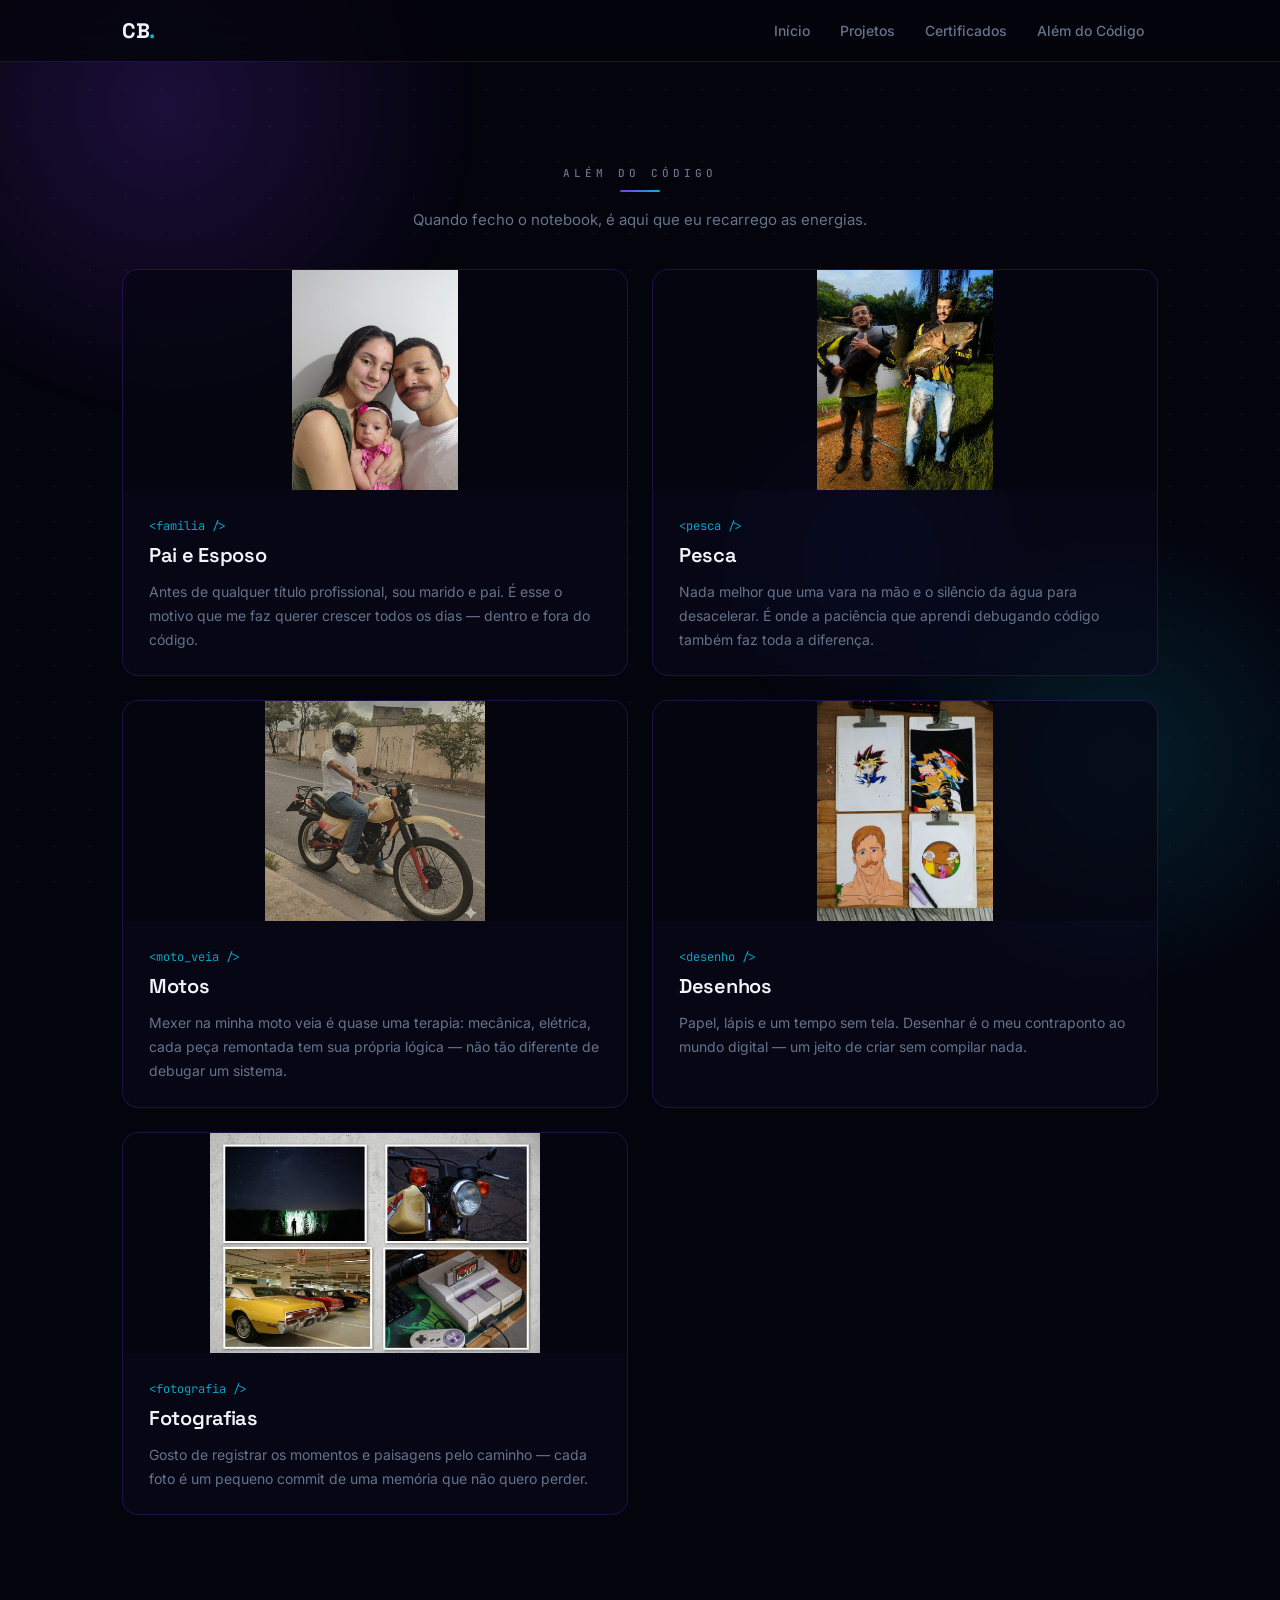
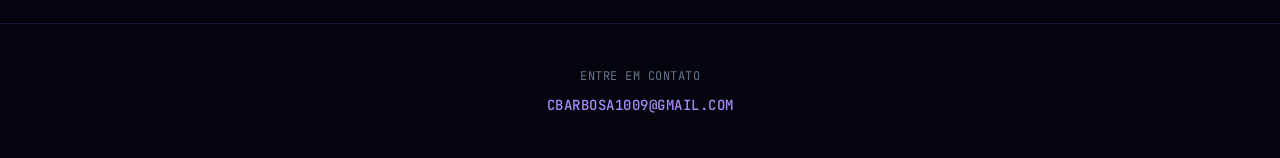
==== alem-do-codigo.html @ c086e324 "alem do código" ====
<!DOCTYPE html>
<html lang="pt-BR">
<head>
  <meta charset="UTF-8">
  <meta name="viewport" content="width=device-width, initial-scale=1.0">
  <link rel="icon" href="./img/my-icon.png" type="image/x-icon">
  <title>Além do Código — Carlos B.</title>
  <link rel="stylesheet" href="style.css">
</head>
<body>

  <div class="orb orb-1"></div>
  <div class="orb orb-2"></div>
  <div class="orb orb-3"></div>

  <nav class="navbar">
    <div class="container">
      <a class="nav-brand" href="index.html">CB<span class="brand-dot">.</span></a>
      <ul class="menu">
        <li><a href="index.html">Início</a></li>
        <li><a href="projetos.html">Projetos</a></li>
        <li><a href="c&c.html">Certificados</a></li>
        <li><a href="alem-do-codigo.html">Além do Código</a></li>
      </ul>
    </div>
  </nav>

  <section class="section section--wide" id="alem-do-codigo">
    <h2>Além do Código</h2>
    <p class="hobbies-intro">Quando fecho o notebook, é aqui que eu recarrego as energias.</p>

    <div class="hobby-grid">

      <div class="hobby-card">
        <div class="hobby-card-img">
          <img src="./img/love.jpeg" alt="Família" onerror="this.style.display='none'; this.nextElementSibling.style.display='flex';">
          <div class="hobby-placeholder" style="display:none;">❤️</div>
        </div>
        <div class="hobby-card-body">
          <span class="project-tag">&lt;familia /&gt;</span>
          <h3>Pai e Esposo</h3>
          <p class="hobby-desc">Antes de qualquer título profissional, sou marido e pai. É esse o motivo que me faz querer crescer todos os dias — dentro e fora do código.</p>
        </div>
      </div>

      <div class="hobby-card">
        <div class="hobby-card-img">
          <img src="./img/pesca.jpeg" alt="Pesca" onerror="this.style.display='none'; this.nextElementSibling.style.display='flex';">
          <div class="hobby-placeholder" style="display:none;">🎣</div>
        </div>
        <div class="hobby-card-body">
          <span class="project-tag">&lt;pesca /&gt;</span>
          <h3>Pesca</h3>
          <p class="hobby-desc">Nada melhor que uma vara na mão e o silêncio da água para desacelerar. É onde a paciência que aprendi debugando código também faz toda a diferença.</p>
        </div>
      </div>

      <div class="hobby-card">
        <div class="hobby-card-img">
          <img src="./img/xl.jpeg" alt="Motos" onerror="this.style.display='none'; this.nextElementSibling.style.display='flex';">
          <div class="hobby-placeholder" style="display:none;">🏍️</div>
        </div>
        <div class="hobby-card-body">
          <span class="project-tag">&lt;moto_veia /&gt;</span>
          <h3>Motos</h3>
          <p class="hobby-desc">Mexer na minha moto veia é quase uma terapia: mecânica, elétrica, cada peça remontada tem sua própria lógica — não tão diferente de debugar um sistema.</p>
        </div>
      </div>

      <div class="hobby-card">
        <div class="hobby-card-img">
          <img src="./img/draw.jpeg" alt="Desenhos" onerror="this.style.display='none'; this.nextElementSibling.style.display='flex';">
          <div class="hobby-placeholder" style="display:none;">✏️</div>
        </div>
        <div class="hobby-card-body">
          <span class="project-tag">&lt;desenho /&gt;</span>
          <h3>Desenhos</h3>
          <p class="hobby-desc">Papel, lápis e um tempo sem tela. Desenhar é o meu contraponto ao mundo digital — um jeito de criar sem compilar nada.</p>
        </div>
      </div>

      <div class="hobby-card">
        <div class="hobby-card-img">
          <img src="./img/photo.jpeg" alt="Fotografias" onerror="this.style.display='none'; this.nextElementSibling.style.display='flex';">
          <div class="hobby-placeholder" style="display:none;">📷</div>
        </div>
        <div class="hobby-card-body">
          <span class="project-tag">&lt;fotografia /&gt;</span>
          <h3>Fotografias</h3>
          <p class="hobby-desc">Gosto de registrar os momentos e paisagens pelo caminho — cada foto é um pequeno commit de uma memória que não quero perder.</p>
        </div>
      </div>

    </div>
  </section>

  <footer>
    <div class="contact-me">
      <p>Entre em contato</p>
      <a href="mailto:cbarbosa1009@gmail.com">cbarbosa1009@gmail.com</a>
    </div>
  </footer>

</body>
</html>
---- style.css ----
@import url('https://fonts.googleapis.com/css2?family=Inter:wght@300;400;500;600;700&family=Space+Grotesk:wght@400;500;600;700&family=JetBrains+Mono:wght@400;500&display=swap');

:root {
  --bg:      #04040d;
  --purple:  #7c3aed;
  --cyan:    #06b6d4;
  --blue:    #2563eb;
  --text:    #f1f5f9;
  --muted:   #64748b;
  --border:  rgba(124, 58, 237, 0.22);
  --card-bg: rgba(10, 10, 30, 0.55);
}

*, *::before, *::after { margin: 0; padding: 0; box-sizing: border-box; }

html { scroll-behavior: smooth; }

body {
  font-family: 'Inter', sans-serif;
  background-color: var(--bg);
  color: var(--text);
  min-height: 100vh;
  overflow-x: hidden;
}

/* dot-grid background */
body::before {
  content: '';
  position: fixed;
  inset: 0;
  background-image: radial-gradient(circle, rgba(139, 92, 246, 0.07) 1px, transparent 1px);
  background-size: 36px 36px;
  pointer-events: none;
  z-index: 0;
}

/* ── AMBIENT ORBS ── */
.orb {
  position: fixed;
  border-radius: 50%;
  pointer-events: none;
  z-index: 0;
}
.orb-1 {
  width: 650px; height: 650px;
  top: -220px; left: -160px;
  background: radial-gradient(circle, rgba(124, 58, 237, 0.2) 0%, transparent 68%);
  animation: drift 14s ease-in-out infinite;
}
.orb-2 {
  width: 520px; height: 520px;
  bottom: -120px; right: -100px;
  background: radial-gradient(circle, rgba(6, 182, 212, 0.15) 0%, transparent 68%);
  animation: drift 19s ease-in-out infinite reverse;
}
.orb-3 {
  width: 360px; height: 360px;
  top: 42%; left: 54%;
  background: radial-gradient(circle, rgba(37, 99, 235, 0.1) 0%, transparent 68%);
  animation: drift 24s ease-in-out infinite 4s;
}
@keyframes drift {
  0%, 100% { transform: translate(0, 0); }
  33%       { transform: translate(44px, -40px); }
  66%       { transform: translate(-28px, 28px); }
}

/* ── NAVBAR ── */
.navbar {
  position: sticky;
  top: 0;
  z-index: 100;
  background: rgba(4, 4, 13, 0.82);
  backdrop-filter: blur(18px);
  -webkit-backdrop-filter: blur(18px);
  border-bottom: 1px solid var(--border);
  padding: 15px 0;
}

.container {
  max-width: 1100px;
  margin: 0 auto;
  padding: 0 32px;
  display: flex;
  align-items: center;
}

.nav-brand {
  font-family: 'Space Grotesk', sans-serif;
  font-size: 21px;
  font-weight: 700;
  color: var(--text);
  text-decoration: none;
  letter-spacing: -0.5px;
  margin-right: auto;
}
.brand-dot { color: var(--cyan); }

.menu {
  list-style: none;
  display: flex;
  gap: 2px;
}
.menu li a {
  text-decoration: none;
  color: var(--muted);
  font-size: 14px;
  font-weight: 500;
  padding: 7px 14px;
  border-radius: 8px;
  transition: all 0.2s;
  display: block;
}
.menu li a:hover {
  color: var(--text);
  background: rgba(124, 58, 237, 0.12);
}

/* ── HERO ── */
.hero {
  position: relative;
  z-index: 1;
  display: flex;
  align-items: center;
  justify-content: center;
  gap: 72px;
  max-width: 1100px;
  margin: 108px auto 0;
  padding: 0 32px;
}

.hero-content { flex: 1; max-width: 500px; }

.hero-tag {
  font-family: 'JetBrains Mono', monospace;
  font-size: 13px;
  color: var(--cyan);
  letter-spacing: 0.4px;
  margin-bottom: 22px;
  opacity: 0.9;
}

.hero-name {
  font-family: 'Space Grotesk', sans-serif;
  font-size: 72px;
  font-weight: 700;
  line-height: 1.04;
  letter-spacing: -3px;
  margin-bottom: 24px;
}
.name-accent {
  background: linear-gradient(135deg, #a78bfa 0%, #22d3ee 100%);
  -webkit-background-clip: text;
  -webkit-text-fill-color: transparent;
  background-clip: text;
}

.hero-bio {
  font-size: 16px;
  color: var(--muted);
  line-height: 1.8;
  margin-bottom: 38px;
}

.hero-links { display: flex; gap: 12px; }

.hero-btn {
  display: inline-flex;
  align-items: center;
  gap: 8px;
  padding: 10px 22px;
  border-radius: 10px;
  text-decoration: none;
  font-size: 14px;
  font-weight: 500;
  color: var(--text);
  border: 1px solid var(--border);
  background: rgba(124, 58, 237, 0.08);
  transition: all 0.25s ease;
}
.hero-btn img {
  width: 16px;
  height: 16px;
  filter: brightness(0) invert(1);
}
.hero-btn:hover {
  border-color: rgba(124, 58, 237, 0.75);
  background: rgba(124, 58, 237, 0.17);
  transform: translateY(-2px);
  box-shadow: 0 8px 24px rgba(124, 58, 237, 0.24);
}

.hero-btn--primary {
  background: rgba(124, 58, 237, 0.22);
  border-color: rgba(124, 58, 237, 0.6);
  font-weight: 600;
}
.hero-btn--primary:hover {
  background: rgba(124, 58, 237, 0.35);
}

.hero-visual { flex-shrink: 0; }

.visual-frame {
  position: relative;
  border-radius: 20px;
  overflow: hidden;
  border: 1px solid rgba(124, 58, 237, 0.38);
  box-shadow:
    0 0 0 1px rgba(6, 182, 212, 0.07),
    0 0 64px rgba(124, 58, 237, 0.28),
    0 24px 64px rgba(0, 0, 0, 0.55);
}
.visual-frame img { width: 380px; display: block; }
.visual-frame::after {
  content: '';
  position: absolute;
  inset: 0;
  background: linear-gradient(135deg, rgba(124, 58, 237, 0.1), rgba(6, 182, 212, 0.05));
  pointer-events: none;
}

/* ── TECH SECTION ── */
.section {
  position: relative;
  z-index: 1;
  max-width: 820px;
  margin: 0 auto;
  padding: 0 32px;
}

h2 {
  text-align: center;
  font-family: 'JetBrains Mono', monospace;
  font-size: 11px;
  font-weight: 500;
  letter-spacing: 4px;
  text-transform: uppercase;
  color: var(--muted);
  margin-top: 104px;
}
h2::after {
  content: '';
  display: block;
  width: 40px;
  height: 2px;
  background: linear-gradient(90deg, var(--purple), var(--cyan));
  margin: 10px auto 0;
  border-radius: 2px;
}

.tech-grid {
  display: grid;
  grid-template-columns: repeat(6, 1fr);
  gap: 12px;
  margin-top: 34px;
}

.tech-item {
  display: flex;
  flex-direction: column;
  align-items: center;
  justify-content: center;
  gap: 9px;
  padding: 20px 12px;
  background: var(--card-bg);
  border: 1px solid rgba(124, 58, 237, 0.16);
  border-radius: 12px;
  backdrop-filter: blur(10px);
  cursor: default;
  transition: all 0.28s ease;
}
.tech-item:hover {
  border-color: var(--cyan);
  background: rgba(6, 182, 212, 0.06);
  transform: translateY(-7px);
  box-shadow:
    0 14px 36px rgba(6, 182, 212, 0.16),
    0 0 0 1px rgba(6, 182, 212, 0.12);
}
.tech-item img { width: 36px; height: auto; }
.tech-item span {
  font-family: 'JetBrains Mono', monospace;
  font-size: 10px;
  color: var(--muted);
  font-weight: 500;
  letter-spacing: 0.4px;
}

/* ── FOOTER ── */
footer {
  position: relative;
  z-index: 1;
  border-top: 1px solid var(--border);
  padding: 44px 20px;
  margin-top: 108px;
}
.contact-me {
  text-align: center;
  color: var(--muted);
  font-size: 12px;
  letter-spacing: 0.5px;
  text-transform: uppercase;
  font-family: 'JetBrains Mono', monospace;
}
.contact-me a {
  display: inline-block;
  color: #a78bfa;
  font-weight: 500;
  text-decoration: none;
  margin-top: 12px;
  font-family: 'JetBrains Mono', monospace;
  font-size: 14px;
  transition: color 0.2s;
}
.contact-me a:hover { color: #c4b5fd; }

/* ── AI TOOLS ── */
.ai-grid {
  display: flex;
  justify-content: center;
  gap: 20px;
  margin-top: 34px;
  flex-wrap: wrap;
}

.ai-card {
  position: relative;
  border-radius: 16px;
  padding: 1px;
  background: linear-gradient(135deg, rgba(124, 58, 237, 0.5), rgba(6, 182, 212, 0.5));
  transition: all 0.3s ease;
}

.ai-card:hover {
  box-shadow: 0 0 32px rgba(6, 182, 212, 0.25), 0 0 64px rgba(124, 58, 237, 0.15);
  transform: translateY(-5px);
}

.ai-card-inner {
  display: flex;
  align-items: center;
  gap: 18px;
  padding: 22px 28px;
  background: rgba(8, 8, 24, 0.92);
  border-radius: 15px;
  backdrop-filter: blur(12px);
  min-width: 280px;
}

.ai-card-inner img {
  width: 52px;
  height: 52px;
  object-fit: contain;
  border-radius: 10px;
  flex-shrink: 0;
}

.ai-card-info {
  display: flex;
  flex-direction: column;
  gap: 5px;
}

.ai-card-info strong {
  font-family: 'Space Grotesk', sans-serif;
  font-size: 16px;
  font-weight: 600;
  color: var(--text);
  letter-spacing: -0.3px;
}

.ai-card-info span {
  font-size: 12px;
  color: var(--muted);
  line-height: 1.5;
}

/* ── PROJECTS ── */
.section--wide {
  max-width: 1100px;
}

.project-featured {
  display: flex;
  align-items: flex-start;
  gap: 64px;
  margin-top: 56px;
}

.project-featured-visual {
  flex-shrink: 0;
  width: 420px;
}

.project-featured-visual .visual-frame img {
  width: 100%;
}

.project-featured-content {
  flex: 1;
}

.project-tag {
  font-family: 'JetBrains Mono', monospace;
  font-size: 12px;
  color: var(--cyan);
  margin-bottom: 14px;
  opacity: 0.9;
}

.project-title {
  font-family: 'Space Grotesk', sans-serif;
  font-size: 42px;
  font-weight: 700;
  letter-spacing: -1.8px;
  line-height: 1.08;
  margin: 0 0 20px;
  color: var(--text);
}

.project-desc {
  font-size: 15px;
  color: var(--muted);
  line-height: 1.85;
  margin-bottom: 32px;
  white-space: pre-line;
}

.project-stack {
  display: flex;
  flex-direction: column;
  gap: 10px;
  margin-bottom: 36px;
}

.stack-group {
  display: flex;
  align-items: center;
  gap: 10px;
  flex-wrap: wrap;
}

.stack-label {
  font-family: 'JetBrains Mono', monospace;
  font-size: 10px;
  color: var(--muted);
  letter-spacing: 1px;
  text-transform: uppercase;
  min-width: 80px;
  flex-shrink: 0;
}

.stack-chips {
  display: flex;
  flex-wrap: wrap;
  gap: 6px;
}

.stack-chip {
  font-family: 'JetBrains Mono', monospace;
  font-size: 11px;
  color: var(--text);
  background: rgba(124, 58, 237, 0.1);
  border: 1px solid rgba(124, 58, 237, 0.28);
  border-radius: 6px;
  padding: 4px 10px;
  letter-spacing: 0.2px;
}

.project-featured--reverse {
  flex-direction: row-reverse;
}

.projects-divider {
  border: none;
  border-top: 1px solid var(--border);
  margin: 80px 0 0;
}

.projects-grid {
  display: grid;
  grid-template-columns: repeat(auto-fit, minmax(320px, 1fr));
  gap: 24px;
  margin-top: 40px;
  margin-bottom: 80px;
}

.project-card {
  background: var(--card-bg);
  border: 1px solid var(--border);
  border-radius: 16px;
  overflow: hidden;
  backdrop-filter: blur(10px);
  transition: all 0.28s ease;
}

.project-card:hover {
  border-color: var(--cyan);
  transform: translateY(-6px);
  box-shadow: 0 16px 40px rgba(6, 182, 212, 0.15), 0 0 0 1px rgba(6, 182, 212, 0.1);
}

.project-card-img {
  width: 100%;
  height: 200px;
  overflow: hidden;
}

.project-card-img img {
  width: 100%;
  height: 100%;
  object-fit: cover;
  transition: transform 0.4s ease;
}

.project-card:hover .project-card-img img {
  transform: scale(1.05);
}

.project-card-body {
  padding: 20px 24px;
  display: flex;
  align-items: center;
  justify-content: space-between;
  gap: 16px;
}

.project-card-body h3 {
  font-family: 'Space Grotesk', sans-serif;
  font-size: 16px;
  font-weight: 600;
  color: var(--text);
  letter-spacing: -0.2px;
  margin: 0;
}

/* ── CSS ART IFRAME PREVIEW ── */
a.project-card {
  text-decoration: none;
  display: block;
  color: inherit;
}

.css-art-preview {
  position: relative;
  overflow: hidden;
}

.css-art-preview iframe {
  width: 400%;
  height: 400%;
  transform: scale(0.25);
  transform-origin: top left;
  pointer-events: none;
  border: none;
  display: block;
}

/* ── CERTIFICATES ── */
.certs-grid {
  display: grid;
  grid-template-columns: repeat(3, 1fr);
  gap: 20px;
  margin-top: 40px;
  margin-bottom: 80px;
}

.cert-card {
  display: block;
  background: var(--card-bg);
  border: 1px solid var(--border);
  border-radius: 14px;
  overflow: hidden;
  backdrop-filter: blur(10px);
  text-decoration: none;
  transition: all 0.28s ease;
}

.cert-card:hover {
  border-color: var(--purple);
  transform: translateY(-6px);
  box-shadow: 0 16px 40px rgba(124, 58, 237, 0.18), 0 0 0 1px rgba(124, 58, 237, 0.12);
}

.cert-card-img {
  width: 100%;
  height: 160px;
  overflow: hidden;
}

.cert-card-img img {
  width: 100%;
  height: 100%;
  object-fit: cover;
  transition: transform 0.4s ease;
}

.cert-card:hover .cert-card-img img {
  transform: scale(1.05);
}

.cert-card-label {
  padding: 14px 18px;
  font-family: 'JetBrains Mono', monospace;
  font-size: 11px;
  color: var(--muted);
  letter-spacing: 0.5px;
  text-align: center;
}

/* ── ALÉM DO CÓDIGO / HOBBIES ── */
.hobbies-intro {
  text-align: center;
  color: var(--muted);
  font-size: 15px;
  margin-top: 18px;
}

.hobby-grid {
  display: grid;
  grid-template-columns: repeat(2, 1fr);
  gap: 24px;
  margin-top: 40px;
  margin-bottom: 80px;
}

.hobby-card {
  background: var(--card-bg);
  border: 1px solid var(--border);
  border-radius: 16px;
  overflow: hidden;
  backdrop-filter: blur(10px);
  transition: all 0.28s ease;
}

.hobby-card:hover {
  border-color: var(--cyan);
  transform: translateY(-6px);
  box-shadow: 0 16px 40px rgba(6, 182, 212, 0.15), 0 0 0 1px rgba(6, 182, 212, 0.1);
}

.hobby-card-img {
  position: relative;
  width: 100%;
  height: 220px;
  overflow: hidden;
  background: rgba(0, 0, 0, 0.25);
}

.hobby-card-img img {
  width: 100%;
  height: 100%;
  object-fit: contain;
  transition: transform 0.4s ease;
}

.hobby-card:hover .hobby-card-img img {
  transform: scale(1.05);
}

.hobby-placeholder {
  width: 100%;
  height: 100%;
  align-items: center;
  justify-content: center;
  font-size: 56px;
  background: linear-gradient(135deg, rgba(124, 58, 237, 0.14), rgba(6, 182, 212, 0.1));
}

.hobby-card-body {
  padding: 24px 26px;
}

.hobby-card-body h3 {
  font-family: 'Space Grotesk', sans-serif;
  font-size: 20px;
  font-weight: 600;
  color: var(--text);
  letter-spacing: -0.3px;
  margin: 8px 0 12px;
}

.hobby-desc {
  font-size: 14px;
  color: var(--muted);
  line-height: 1.7;
}

/* download button kept for other pages */
.download-button-container { display: flex; align-items: center; }
.download-button {
  background: linear-gradient(135deg, var(--purple), var(--blue));
  color: #fff;
  padding: 8px 18px;
  border: none;
  border-radius: 8px;
  text-decoration: none;
  margin-left: 10px;
  cursor: pointer;
  font-weight: 500;
  transition: opacity 0.22s;
}
.download-button:hover { opacity: 0.8; }

/* ── RESPONSIVE ── */
@media screen and (max-width: 900px) {
  .hero {
    flex-direction: column;
    margin-top: 64px;
    gap: 48px;
    text-align: center;
  }
  .hero-name { font-size: 52px; letter-spacing: -2px; }
  .hero-links { justify-content: center; }
  .visual-frame img { width: 100%; max-width: 360px; }

  .project-featured {
    flex-direction: column;
    gap: 36px;
  }
  .project-featured--reverse {
    flex-direction: column;
  }
  .project-featured-visual {
    width: 100%;
  }

  .certs-grid { grid-template-columns: repeat(3, 1fr); }
  .hobby-grid { grid-template-columns: 1fr; }
}

@media screen and (max-width: 700px) {
  .tech-grid { grid-template-columns: repeat(3, 1fr); }
  .certs-grid { grid-template-columns: repeat(2, 1fr); }
}

@media screen and (max-width: 600px) {
  .container { padding: 0 16px; }
  .nav-brand { font-size: 17px; }
  .menu li a { font-size: 12px; padding: 6px 8px; }
  .hero { padding: 0 20px; margin-top: 48px; }
  .hero-name { font-size: 42px; letter-spacing: -1.5px; }
  .hero-bio { font-size: 15px; }
  .hero-links { flex-wrap: wrap; }
  .section, .section--wide { padding: 0 20px; }
  .tech-grid { grid-template-columns: repeat(3, 1fr); gap: 10px; }
  .tech-item { padding: 14px 8px; }

  .ai-card-inner { min-width: unset; width: 100%; padding: 18px 20px; }
  .ai-grid { flex-direction: column; align-items: center; }

  .projects-grid { grid-template-columns: 1fr; }
  .certs-grid { grid-template-columns: repeat(2, 1fr); gap: 12px; }
  .cert-card-img { height: 120px; }
  .hobby-card-img { height: 180px; }
  .project-card-body { flex-direction: column; align-items: flex-start; }
  .project-title { font-size: 30px; letter-spacing: -1px; }
  .stack-label { min-width: 68px; }
  .stack-group { gap: 8px; }
}

@media screen and (max-width: 380px) {
  .menu li a { font-size: 11px; padding: 5px 6px; }
  .hero-name { font-size: 36px; letter-spacing: -1px; }
  .hero-btn { padding: 9px 14px; font-size: 13px; }
  .certs-grid { grid-template-columns: 1fr; }
}
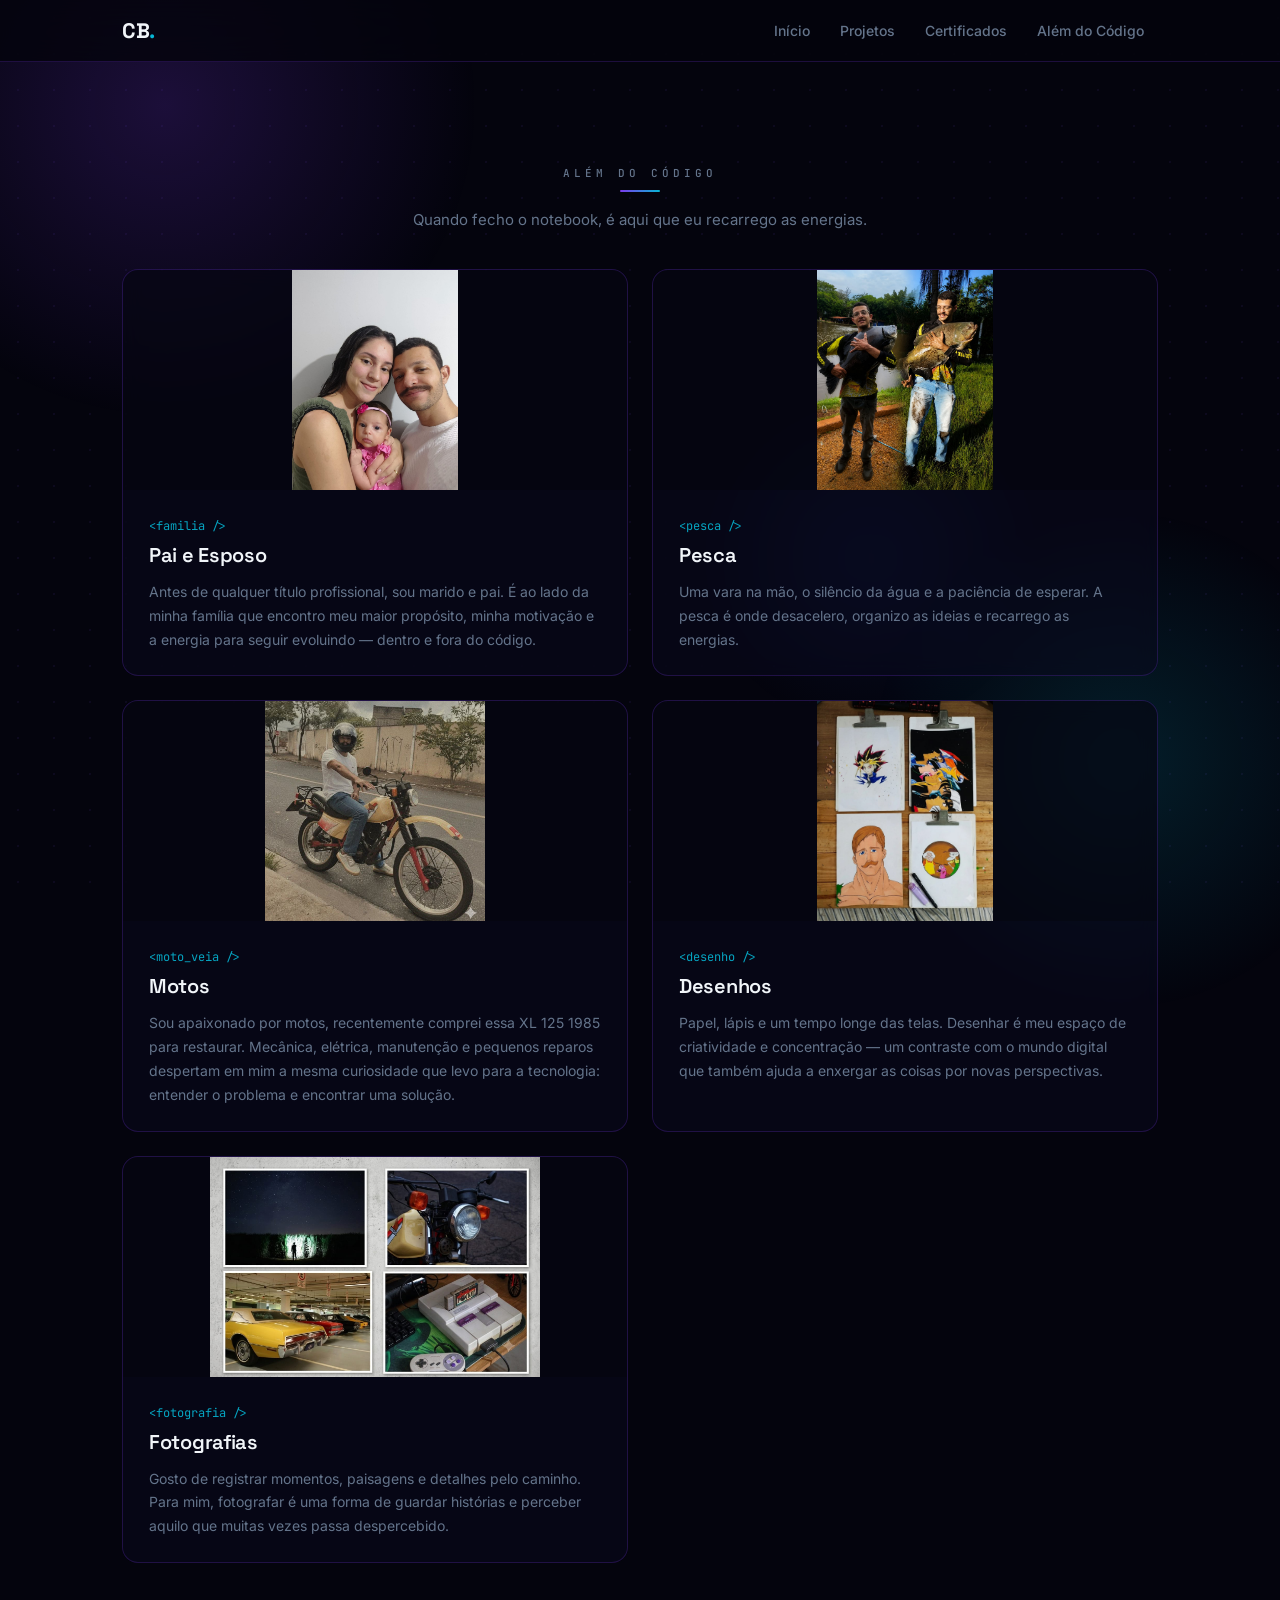
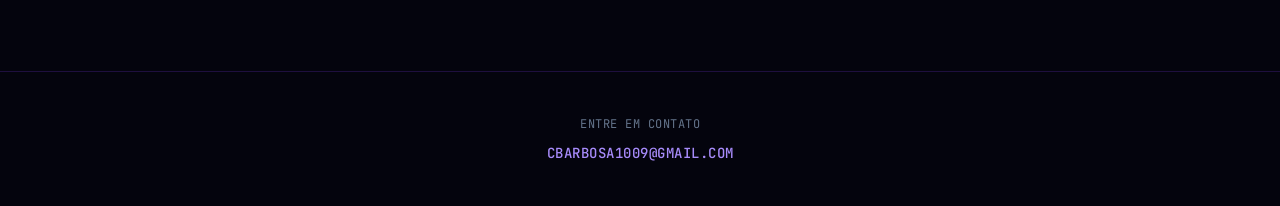
==== commit 9c3900e8: "correção descrições dos cards" ====
--- a/alem-do-codigo.html
+++ b/alem-do-codigo.html
@@ -39,7 +39,7 @@
         <div class="hobby-card-body">
           <span class="project-tag">&lt;familia /&gt;</span>
           <h3>Pai e Esposo</h3>
-          <p class="hobby-desc">Antes de qualquer título profissional, sou marido e pai. É esse o motivo que me faz querer crescer todos os dias — dentro e fora do código.</p>
+          <p class="hobby-desc">Antes de qualquer título profissional, sou marido e pai. É ao lado da minha família que encontro meu maior propósito, minha motivação e a energia para seguir evoluindo — dentro e fora do código.</p>
         </div>
       </div>
 
@@ -51,7 +51,7 @@
         <div class="hobby-card-body">
           <span class="project-tag">&lt;pesca /&gt;</span>
           <h3>Pesca</h3>
-          <p class="hobby-desc">Nada melhor que uma vara na mão e o silêncio da água para desacelerar. É onde a paciência que aprendi debugando código também faz toda a diferença.</p>
+          <p class="hobby-desc">Uma vara na mão, o silêncio da água e a paciência de esperar. A pesca é onde desacelero, organizo as ideias e recarrego as energias.</p>
         </div>
       </div>
 
@@ -63,7 +63,7 @@
         <div class="hobby-card-body">
           <span class="project-tag">&lt;moto_veia /&gt;</span>
           <h3>Motos</h3>
-          <p class="hobby-desc">Mexer na minha moto veia é quase uma terapia: mecânica, elétrica, cada peça remontada tem sua própria lógica — não tão diferente de debugar um sistema.</p>
+          <p class="hobby-desc">Sou apaixonado por motos, recentemente comprei essa XL 125 1985 para restaurar. Mecânica, elétrica, manutenção e pequenos reparos despertam em mim a mesma curiosidade que levo para a tecnologia: entender o problema e encontrar uma solução.</p>
         </div>
       </div>
 
@@ -75,7 +75,7 @@
         <div class="hobby-card-body">
           <span class="project-tag">&lt;desenho /&gt;</span>
           <h3>Desenhos</h3>
-          <p class="hobby-desc">Papel, lápis e um tempo sem tela. Desenhar é o meu contraponto ao mundo digital — um jeito de criar sem compilar nada.</p>
+          <p class="hobby-desc">Papel, lápis e um tempo longe das telas. Desenhar é meu espaço de criatividade e concentração — um contraste com o mundo digital que também ajuda a enxergar as coisas por novas perspectivas.</p>
         </div>
       </div>
 
@@ -87,7 +87,7 @@
         <div class="hobby-card-body">
           <span class="project-tag">&lt;fotografia /&gt;</span>
           <h3>Fotografias</h3>
-          <p class="hobby-desc">Gosto de registrar os momentos e paisagens pelo caminho — cada foto é um pequeno commit de uma memória que não quero perder.</p>
+          <p class="hobby-desc">Gosto de registrar momentos, paisagens e detalhes pelo caminho. Para mim, fotografar é uma forma de guardar histórias e perceber aquilo que muitas vezes passa despercebido.</p>
         </div>
       </div>
 
